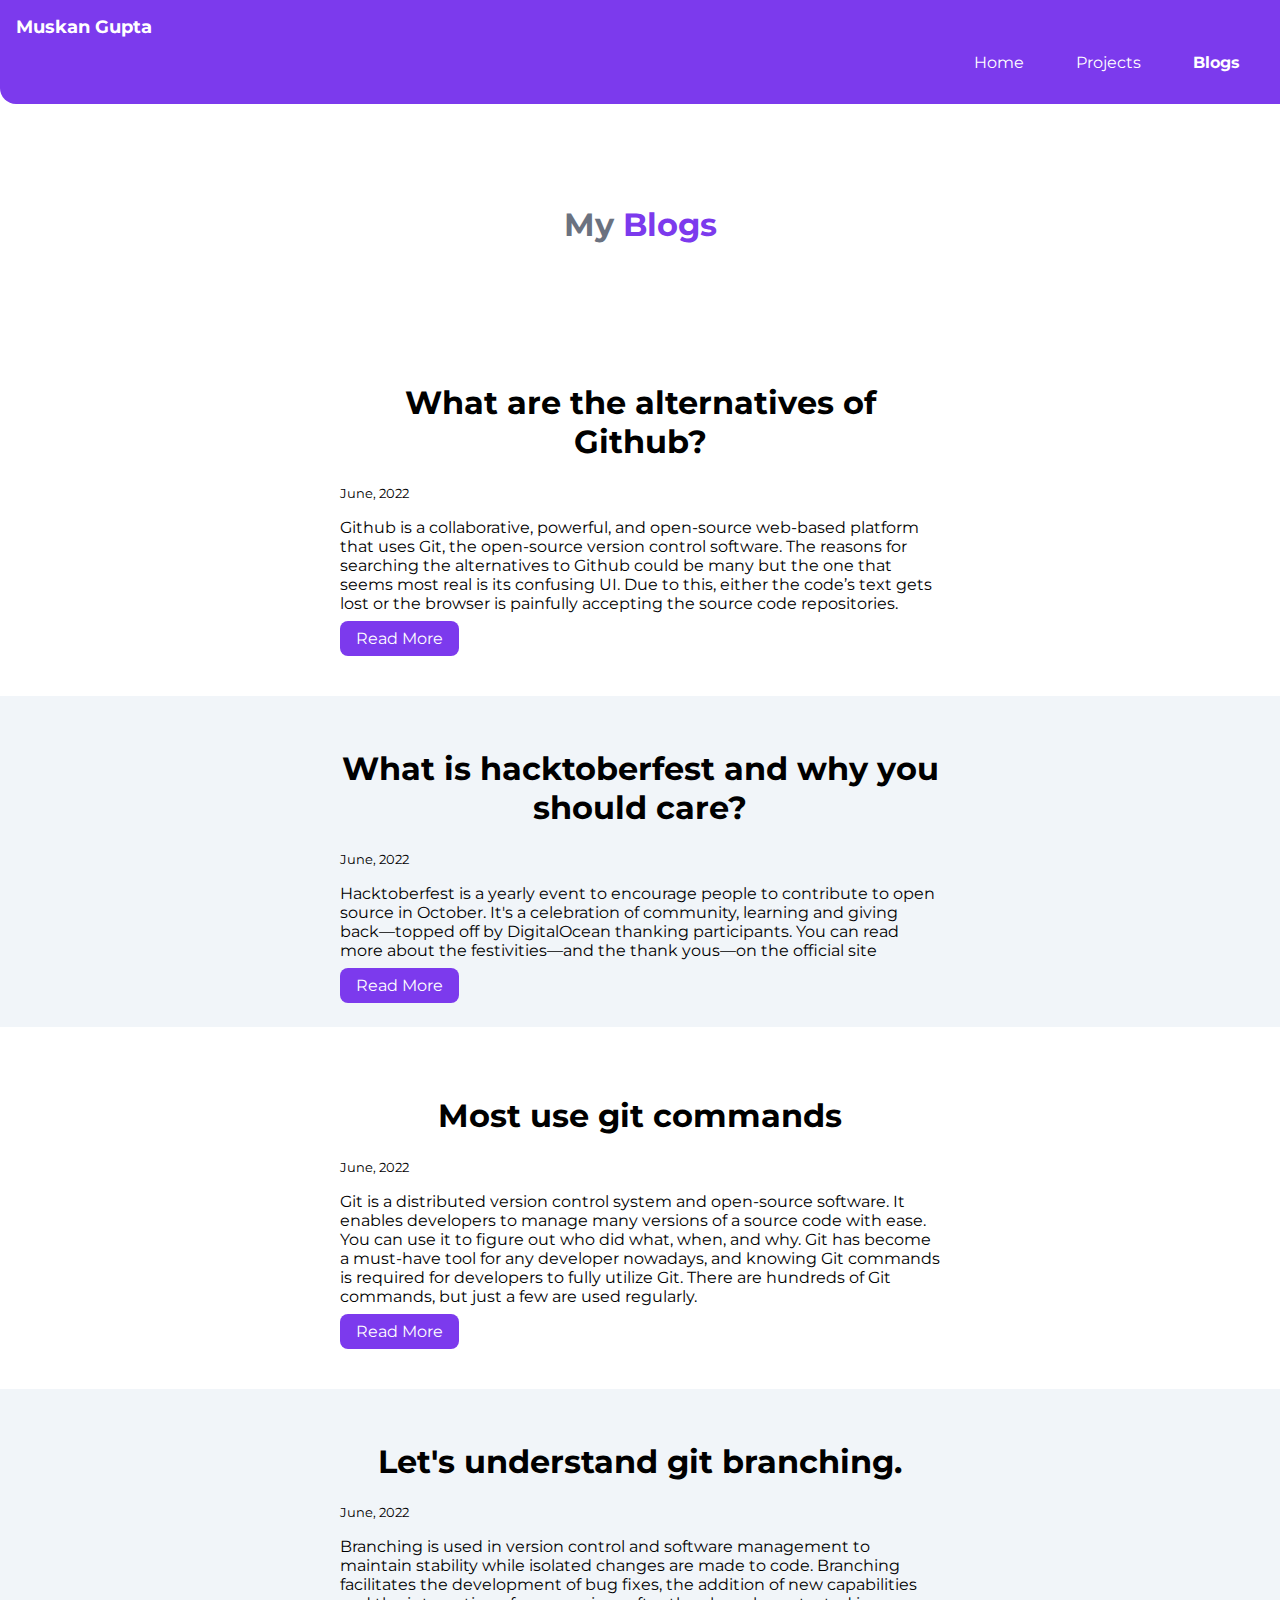
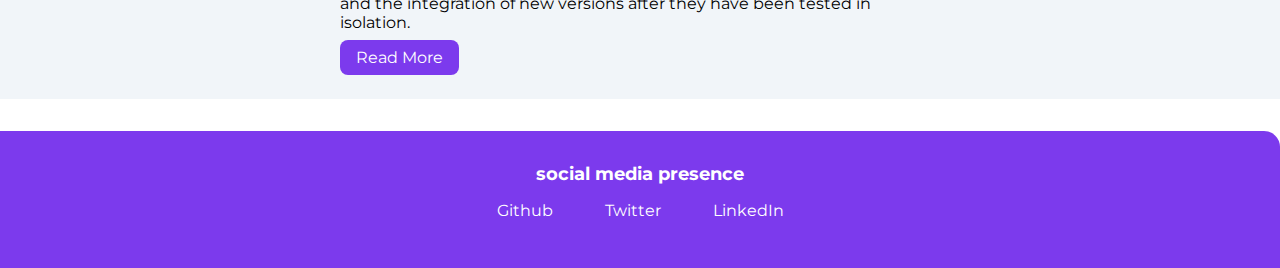
==== blogs.html @ c550e805 "changed navbar styling" ====
<!DOCTYPE html>
<html lang="en">
<head>
    <meta charset="UTF-8">
    <meta http-equiv="X-UA-Compatible" content="IE=edge">
    <meta name="viewport" content="width=device-width, initial-scale=1.0">
    <title>Blogs | Muskan Gupta</title>
    <link rel="stylesheet" href="/styles.css">
</head>
<body>
    <nav class="navigation container">
        <div class="nav-brand">Muskan Gupta</div>
        <ul class="list-non-bullet nav-pills">
            <li class="list-item-inline">
                <a class="link " href="/">Home</a>
            </li>
            <li class="list-item-inline">
                <a class="link" href="/projects.html">Projects</a>
            </li>
            <li class="list-item-inline">
                <a class="link link-active" href="/blogs.html">Blogs</a>
            </li>
        </ul>
    </nav>
    <header class="hero">
        
        <h1 class="hero-heading">My <span class="heading-inverted">Blogs</span></h1>
    </header>
    <ul class="list-non-bullet section">
        <li>
            <div class="container container-center">
                <h1>What are the alternatives of Github?</h1>
                <small>June, 2022</small>
                <p>Github is a collaborative, powerful, and open-source web-based platform that uses Git, the open-source version control software. The reasons for searching the alternatives to Github could be many but the one that seems most real is its confusing UI. Due to this, either the code’s text gets lost or the browser is painfully accepting the source code repositories.</p>
                <a class="link link-primary" href="./alternateofgithub.html">Read More</a>
               
            </div>
            
        </li>
    </ul>
    
    <ul class="list-non-bullet section ow">
        <li>
            <div class="container container-center">
                <h1>What is hacktoberfest and why you should care? </h1>
                <small>June, 2022</small>
                <p>Hacktoberfest is a yearly event to encourage people to contribute to open source in October. It's a celebration of community, learning and giving back—topped off by DigitalOcean thanking participants. You can read more about the festivities—and the thank yous—on the official site</p>
                <a class="link link-primary" href="./hacktoberfest.html">Read More</a>
               
            </div>
            
        </li>
    </ul>

    <ul class="list-non-bullet section">
        <li>
            <div class="container container-center">
                <h1>Most use git commands</h1>
                <small>June, 2022</small>
                <p>Git is a distributed version control system and open-source software. It enables developers to manage many versions of a source code with ease. You can use it to figure out who did what, when, and why. Git has become a must-have tool for any developer nowadays, and knowing Git commands is required for developers to fully utilize Git. There are hundreds of Git commands, but just a few are used regularly.</p>
                <a class="link link-primary" href="./gitcommands.html">Read More</a>
               
            </div>
            
        </li>
    </ul>

    <ul class="list-non-bullet section ow">
        <li>
            <div class="container container-center">
                <h1>Let's understand git branching.</h1>
                <small>June, 2022</small>
                <p>Branching is used in version control and software management to maintain stability while isolated changes are made to code. Branching facilitates the development of bug fixes, the addition of new capabilities and the integration of new versions after they have been tested in isolation.</p>
                <a class="link link-primary" href="./gitbranching.html">Read More</a>
               
            </div>
            
        </li>
    </ul>
    <footer class="footer">
        <div class="footer-header">social media presence</div>
        <ul class="social-links list-non-bullet ">
            <li class="list-item-inline">
                <a class="link" href="https://github.com/GMuskan/">Github</a>
            </li>
            <li class="list-item-inline">
                <a class="link" href="/">Twitter</a>
            </li>
            <li class="list-item-inline">
                <a class="link" href="https://www.linkedin.com/in/muskan-gupta-75482b166/">LinkedIn</a>
            </li>
        </ul>   
    </footer>
</body>
</html>
---- styles.css ----
@import url('https://fonts.googleapis.com/css2?family=Montserrat:wght@400;700&display=swap');
:root{
    --primary-color: #7c3aed;
    --dark-gray: #6b7280;
    --off-white: #f1f5f9;
    --mark-color: #c4b5fd;
}
body{
    font-family: 'Montserrat', sans-serif;
    margin: 0px;
}

hr{
    margin: 2rem 0rem;
}
/* spaces */
.margin-md{
    margin: 2rem;
}

/* container */
.container{
    padding-left: 1rem;
    padding-right: 1rem;
}

.container-center{
    max-width: 600px;
    margin: auto;

}

/* Links */

.link{
    box-sizing: border-box;
    text-decoration: none;
    padding: 0.5rem 1rem;
    /* margin-top: 5rem;
    margin-bottom: 1rem; */
}
.link-primary{
    background-color: var(--primary-color);
    border-radius: 0.5rem;
    color: white;
}

.link-secondary{
    color: var(--primary-color);
    border-radius:0.5rem;
    border: 1px solid var(--primary-color);
}

/* lists */

.list-non-bullet{
    list-style: none;
}

.list-item-inline{
    display: inline;
    padding: 0rem 0.5rem;
}

/* navigation */

.navigation{
    background-color: var(--primary-color);
    color: white;
    padding: 1rem;
    border-bottom-left-radius: 1rem;
}

.navigation .nav-brand{
    font-weight: bold;
    font-size: 1.1rem;
}

.navigation .nav-pills{
    text-align: right;
    
}

.navigation .link{
    color: white;

}

.navigation .link-active{
    font-weight: bold;
}

/* header */
.hero{
    padding: 2rem;
    padding-top: 4rem;
}
.hero .hero-img{
    max-width: 350px;
    display: block;
    margin:auto;
}

.hero .hero-heading{
    padding: 1rem;
    color: var(--dark-gray);
    text-align: center ;
}
.hero .hero-heading .heading-inverted{
    color: var(--primary-color);
}

.heading-inverted{
    color: var(--primary-color);
}


/* section */
.section{
    padding: 2rem;

}
.section h1{
    text-align: center;
}
.ow{
    background-color: var(--off-white);
}
/* Footer */
.footer{
    background-color: var(--primary-color);
    padding: 2rem 1rem;
    text-align: center;
    color: white;
    border-top-right-radius: 1rem;
    margin-top: 32px;
}

.footer .link{
    color: white;

}

.footer-header{
    font-weight: bold;
    font-size: large;
}

.footer ul{
    padding-inline-start: 0px;
}

mark {
    background-color: var(--mark-color);
    color: black;
 }
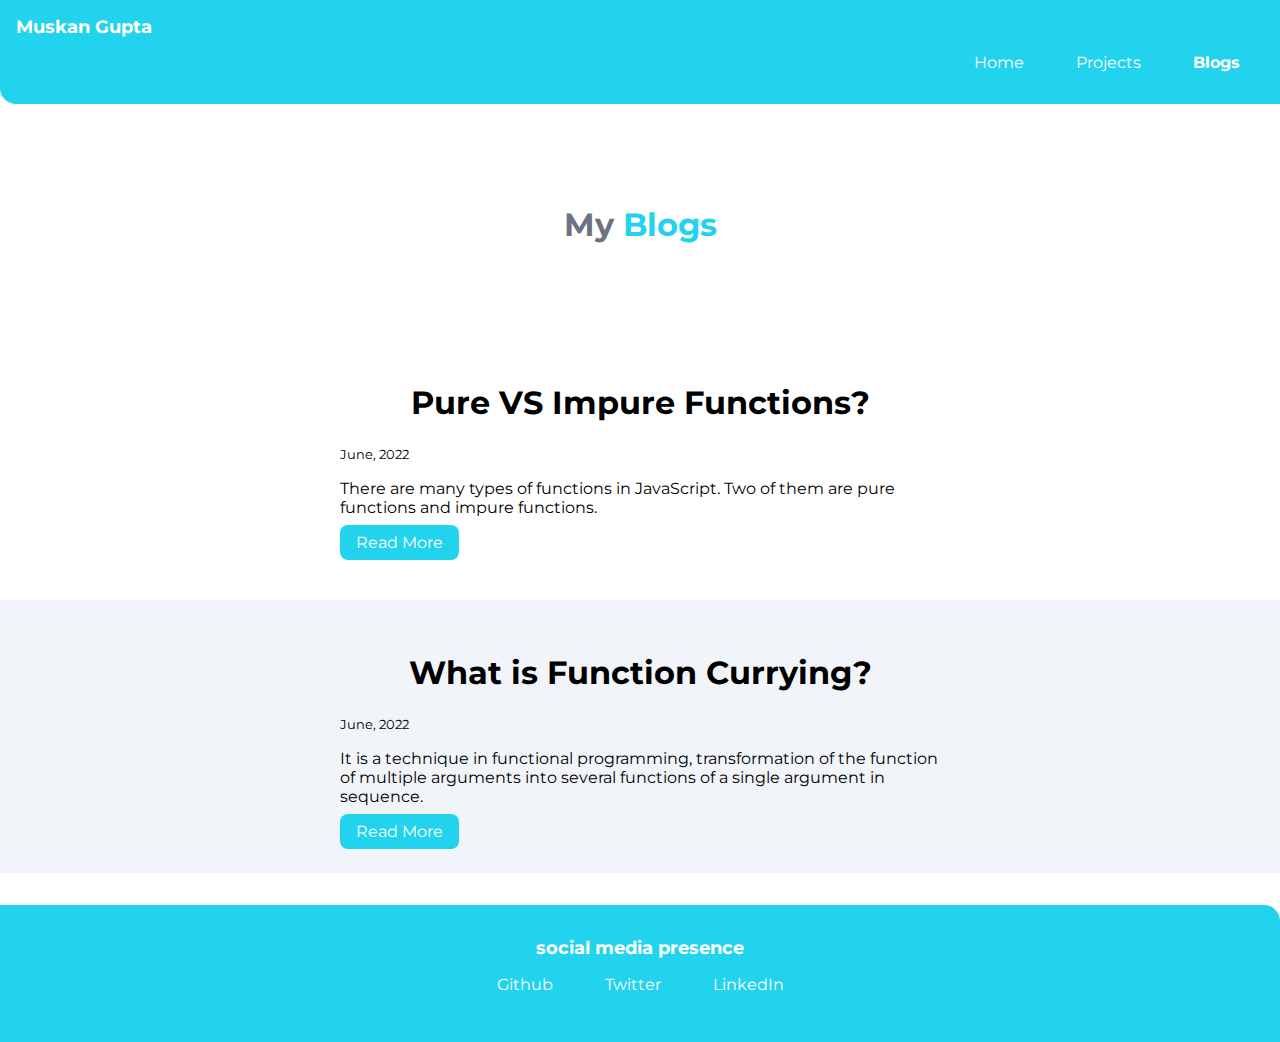
==== commit 068919e5: "feat: added different blogs and project links" ====
--- a/blogs.html
+++ b/blogs.html
@@ -29,10 +29,10 @@
     <ul class="list-non-bullet section">
         <li>
             <div class="container container-center">
-                <h1>What are the alternatives of Github?</h1>
+                <h1>Pure VS Impure Functions?</h1>
                 <small>June, 2022</small>
-                <p>Github is a collaborative, powerful, and open-source web-based platform that uses Git, the open-source version control software. The reasons for searching the alternatives to Github could be many but the one that seems most real is its confusing UI. Due to this, either the code’s text gets lost or the browser is painfully accepting the source code repositories.</p>
-                <a class="link link-primary" href="./alternateofgithub.html">Read More</a>
+                <p>There are many types of functions in JavaScript. Two of them are pure functions and impure functions.</p>
+                <a class="link link-primary" href="./pureImpureFunctions.html">Read More</a>
                
             </div>
             
@@ -42,36 +42,10 @@
     <ul class="list-non-bullet section ow">
         <li>
             <div class="container container-center">
-                <h1>What is hacktoberfest and why you should care? </h1>
+                <h1>What is Function Currying? </h1>
                 <small>June, 2022</small>
-                <p>Hacktoberfest is a yearly event to encourage people to contribute to open source in October. It's a celebration of community, learning and giving back—topped off by DigitalOcean thanking participants. You can read more about the festivities—and the thank yous—on the official site</p>
-                <a class="link link-primary" href="./hacktoberfest.html">Read More</a>
-               
-            </div>
-            
-        </li>
-    </ul>
-
-    <ul class="list-non-bullet section">
-        <li>
-            <div class="container container-center">
-                <h1>Most use git commands</h1>
-                <small>June, 2022</small>
-                <p>Git is a distributed version control system and open-source software. It enables developers to manage many versions of a source code with ease. You can use it to figure out who did what, when, and why. Git has become a must-have tool for any developer nowadays, and knowing Git commands is required for developers to fully utilize Git. There are hundreds of Git commands, but just a few are used regularly.</p>
-                <a class="link link-primary" href="./gitcommands.html">Read More</a>
-               
-            </div>
-            
-        </li>
-    </ul>
-
-    <ul class="list-non-bullet section ow">
-        <li>
-            <div class="container container-center">
-                <h1>Let's understand git branching.</h1>
-                <small>June, 2022</small>
-                <p>Branching is used in version control and software management to maintain stability while isolated changes are made to code. Branching facilitates the development of bug fixes, the addition of new capabilities and the integration of new versions after they have been tested in isolation.</p>
-                <a class="link link-primary" href="./gitbranching.html">Read More</a>
+                <p>It is a technique in functional programming, transformation of the function of multiple arguments into several functions of a single argument in sequence.</p>
+                <a class="link link-primary" href="./functionCurrying.html">Read More</a>
                
             </div>
             
@@ -84,7 +58,7 @@
                 <a class="link" href="https://github.com/GMuskan/">Github</a>
             </li>
             <li class="list-item-inline">
-                <a class="link" href="/">Twitter</a>
+                <a class="link" href="https://twitter.com/Muskan0905">Twitter</a>
             </li>
             <li class="list-item-inline">
                 <a class="link" href="https://www.linkedin.com/in/muskan-gupta-75482b166/">LinkedIn</a>
--- a/styles.css
+++ b/styles.css
@@ -1,6 +1,6 @@
 @import url('https://fonts.googleapis.com/css2?family=Montserrat:wght@400;700&display=swap');
 :root{
-    --primary-color: #7c3aed;
+    --primary-color: #22d3ee;
     --dark-gray: #6b7280;
     --off-white: #f1f5f9;
     --mark-color: #c4b5fd;
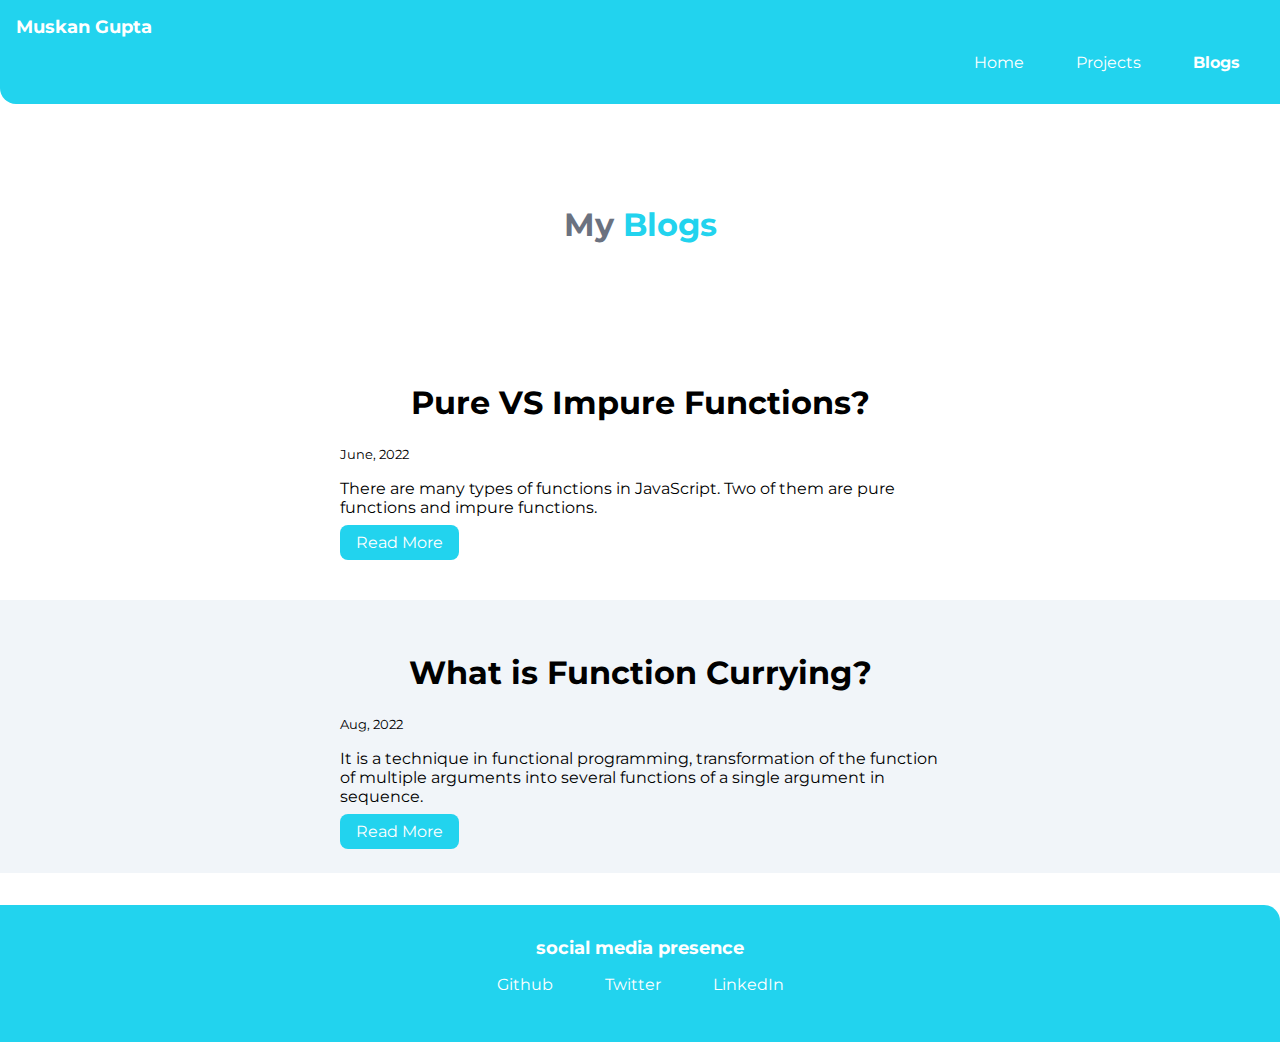
==== commit 4cda524a: "feat: changed a paragraph" ====
--- a/blogs.html
+++ b/blogs.html
@@ -43,7 +43,7 @@
         <li>
             <div class="container container-center">
                 <h1>What is Function Currying? </h1>
-                <small>June, 2022</small>
+                <small>Aug, 2022</small>
                 <p>It is a technique in functional programming, transformation of the function of multiple arguments into several functions of a single argument in sequence.</p>
                 <a class="link link-primary" href="./functionCurrying.html">Read More</a>
                
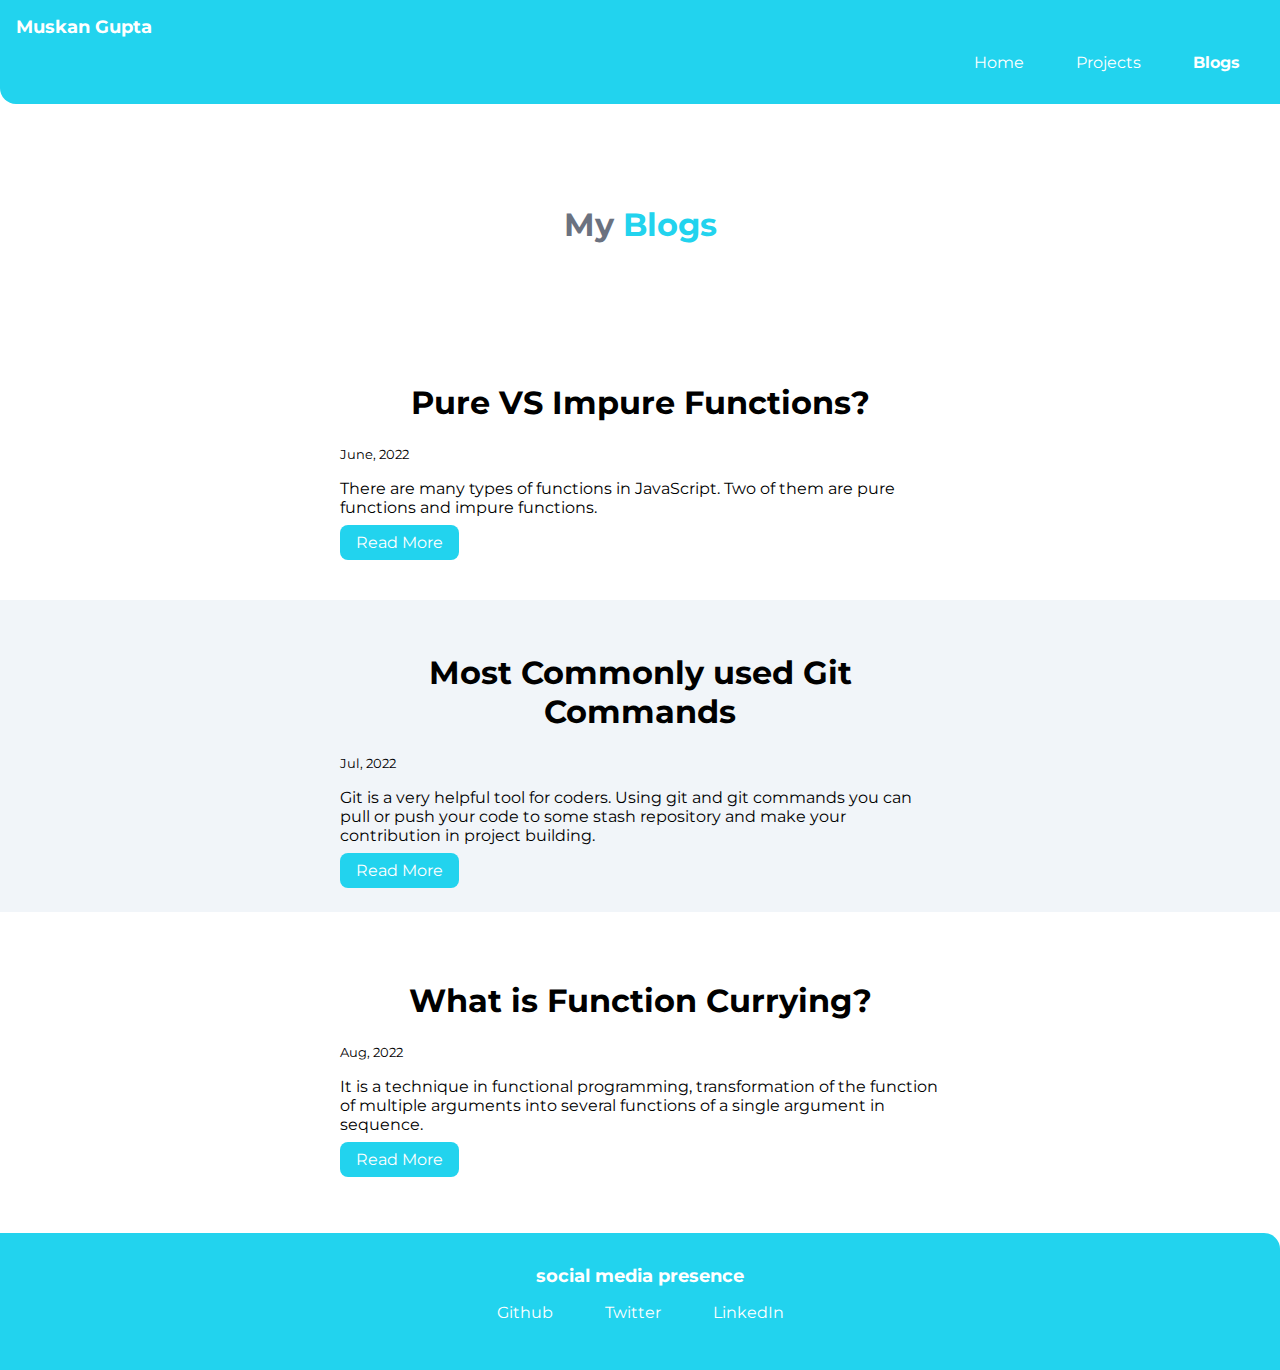
==== commit 7ec78f9e: "feat: more blogs added" ====
--- a/blogs.html
+++ b/blogs.html
@@ -38,8 +38,21 @@
             
         </li>
     </ul>
+
+    <ul class="list-non-bullet section ow">
+        <li>
+            <div class="container container-center">
+                <h1>Most Commonly used Git Commands </h1>
+                <small>Jul, 2022</small>
+                <p>Git is a very helpful tool for coders. Using git and git commands you can pull or push your code to some stash repository and make your contribution in project building. </p>
+                <a class="link link-primary" href="./gitcommands.html">Read More</a>
+               
+            </div>
+            
+        </li>
+    </ul>
     
-    <ul class="list-non-bullet section ow">
+    <ul class="list-non-bullet section">
         <li>
             <div class="container container-center">
                 <h1>What is Function Currying? </h1>
@@ -51,6 +64,7 @@
             
         </li>
     </ul>
+
     <footer class="footer">
         <div class="footer-header">social media presence</div>
         <ul class="social-links list-non-bullet ">
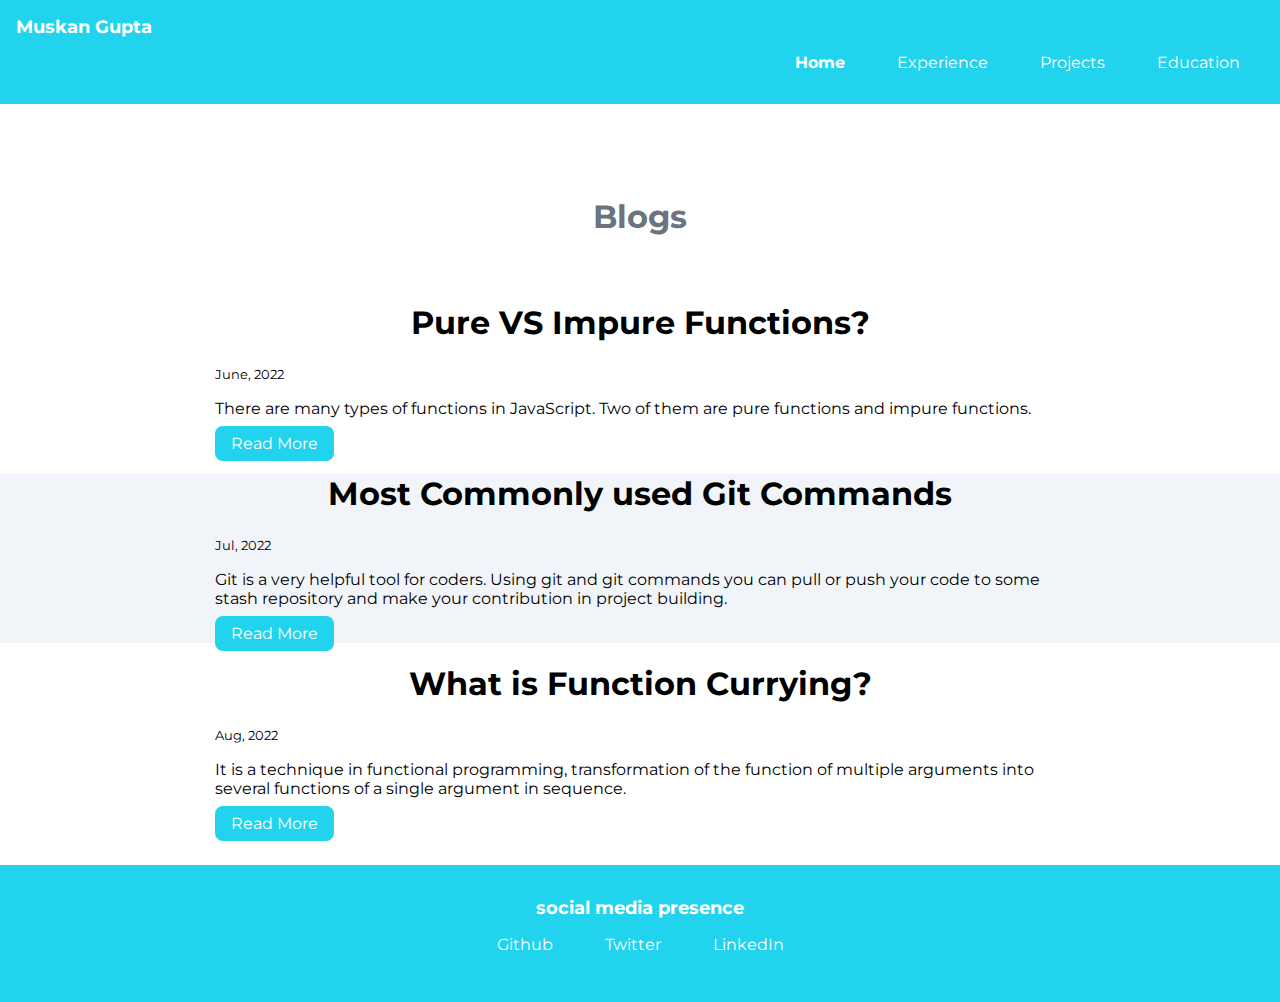
==== commit c42070b4: "feat: changed details" ====
--- a/blogs.html
+++ b/blogs.html
@@ -12,19 +12,25 @@
         <div class="nav-brand">Muskan Gupta</div>
         <ul class="list-non-bullet nav-pills">
             <li class="list-item-inline">
-                <a class="link " href="/">Home</a>
+                <a class="link link-active" href="/">Home</a>
+            </li>
+            <li class="list-item-inline">
+                <a class="link" href="/experience.html">Experience</a>
             </li>
             <li class="list-item-inline">
                 <a class="link" href="/projects.html">Projects</a>
             </li>
+            <!-- <li class="list-item-inline">
+                <a class="link" href="/blogs.html">Blogs</a>
+            </li> -->
             <li class="list-item-inline">
-                <a class="link link-active" href="/blogs.html">Blogs</a>
+                <a class="link" href="/education.html">Education</a>
             </li>
         </ul>
     </nav>
     <header class="hero">
         
-        <h1 class="hero-heading">My <span class="heading-inverted">Blogs</span></h1>
+        <h1 class="hero-heading">Blogs</h1>
     </header>
     <ul class="list-non-bullet section">
         <li>
--- a/styles.css
+++ b/styles.css
@@ -8,6 +8,7 @@
 body{
     font-family: 'Montserrat', sans-serif;
     margin: 0px;
+    padding: 0;
 }
 
 hr{
@@ -25,12 +26,16 @@
 }
 
 .container-center{
-    max-width: 600px;
+    max-width: 850px;
     margin: auto;
 
 }
 
 /* Links */
+
+i{
+    cursor: pointer;
+}
 
 .link{
     box-sizing: border-box;
@@ -68,7 +73,7 @@
     background-color: var(--primary-color);
     color: white;
     padding: 1rem;
-    border-bottom-left-radius: 1rem;
+    /* border-bottom-left-radius: 1rem; */
 }
 
 .navigation .nav-brand{
@@ -92,17 +97,25 @@
 
 /* header */
 .hero{
-    padding: 2rem;
+    padding: 1rem;
     padding-top: 4rem;
 }
-.hero .hero-img{
+/* .hero .hero-img{
     max-width: 350px;
     display: block;
     margin:auto;
+} */
+
+.hero  img{
+    width: 300px;
+    height: 300px;
+    border-radius: 50%;
+    display: block;
+    margin: auto;
 }
 
 .hero .hero-heading{
-    padding: 1rem;
+    padding: 0.5rem;
     color: var(--dark-gray);
     text-align: center ;
 }
@@ -117,7 +130,7 @@
 
 /* section */
 .section{
-    padding: 2rem;
+    padding: 0rem;
 
 }
 .section h1{
@@ -132,7 +145,7 @@
     padding: 2rem 1rem;
     text-align: center;
     color: white;
-    border-top-right-radius: 1rem;
+    /* border-top-right-radius: 1rem; */
     margin-top: 32px;
 }
 
@@ -155,6 +168,14 @@
     color: black;
  }
 
+ button{
+    background-color: white;
+    margin-bottom: 1rem;
+    margin-right: 0.2rem;
+    border: 1px solid whitesmoke;
+    border-radius: 5px;
+ }
 
 
 
+
